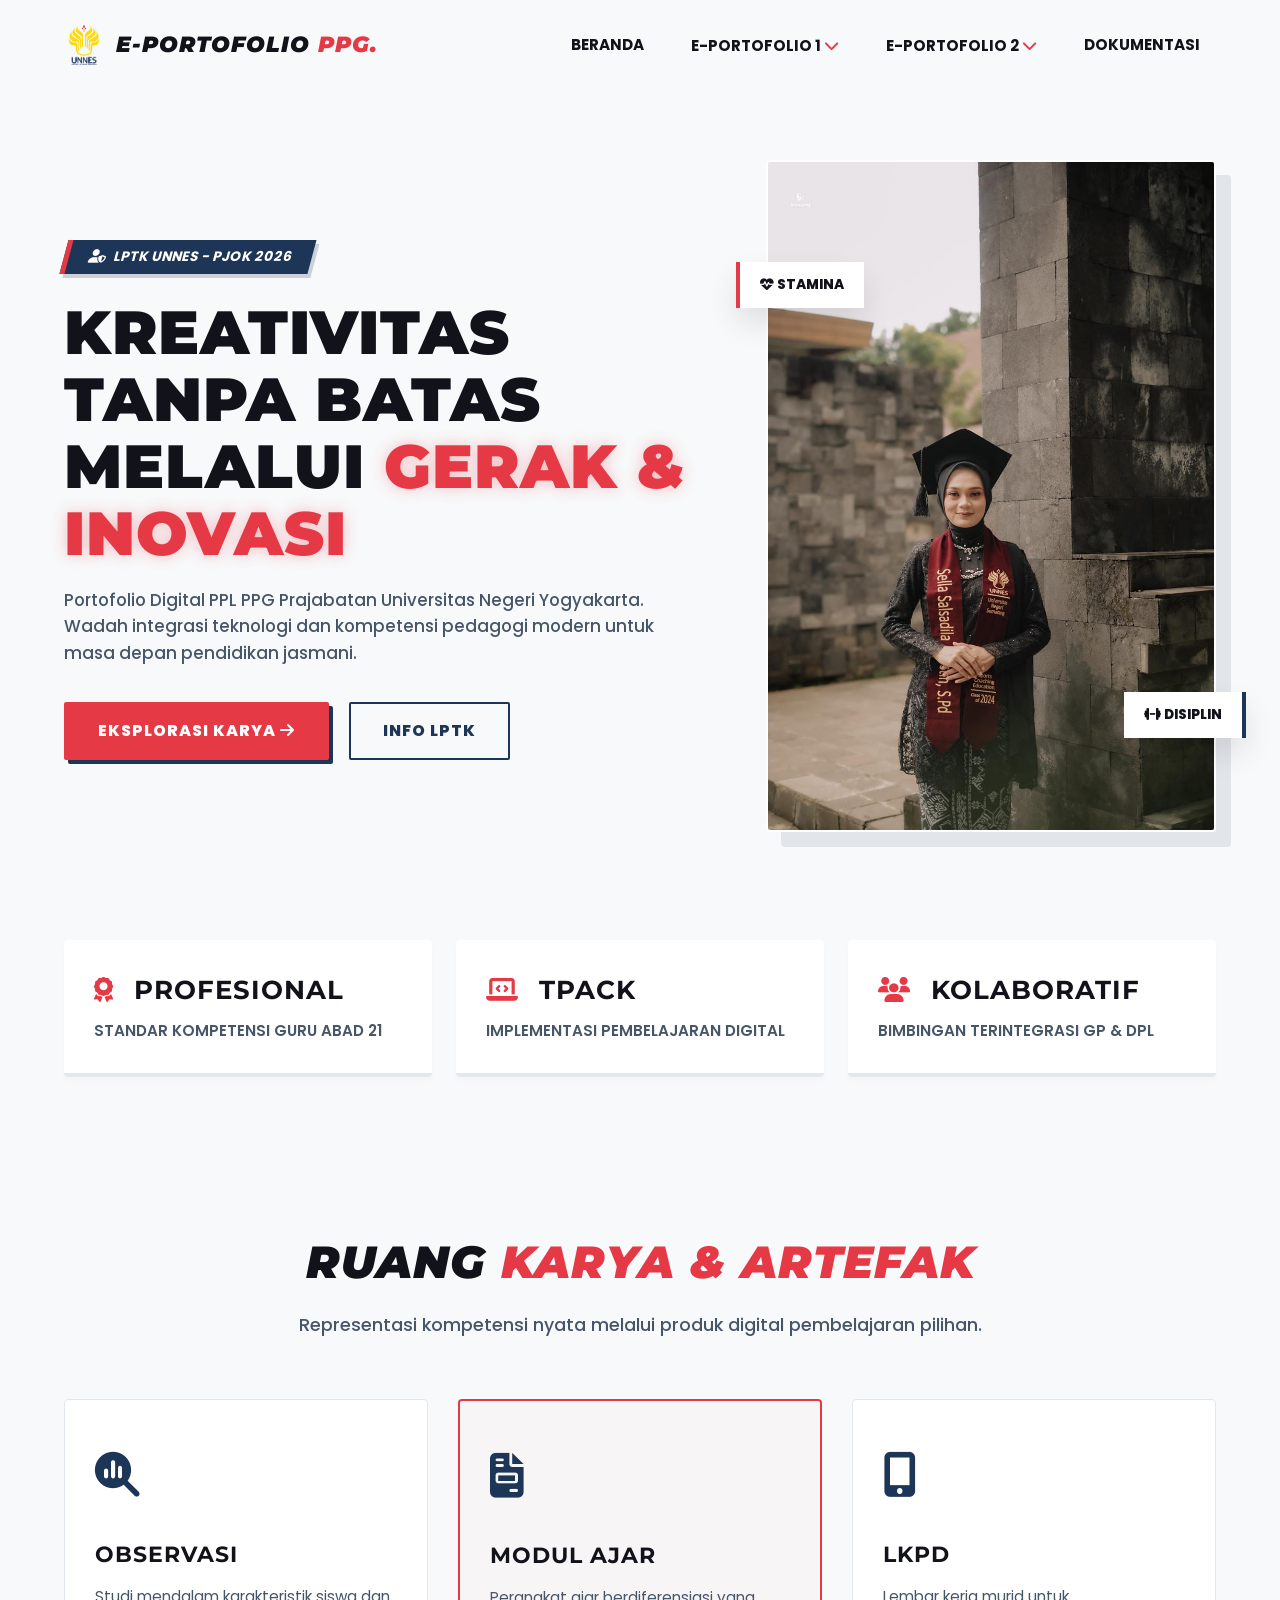
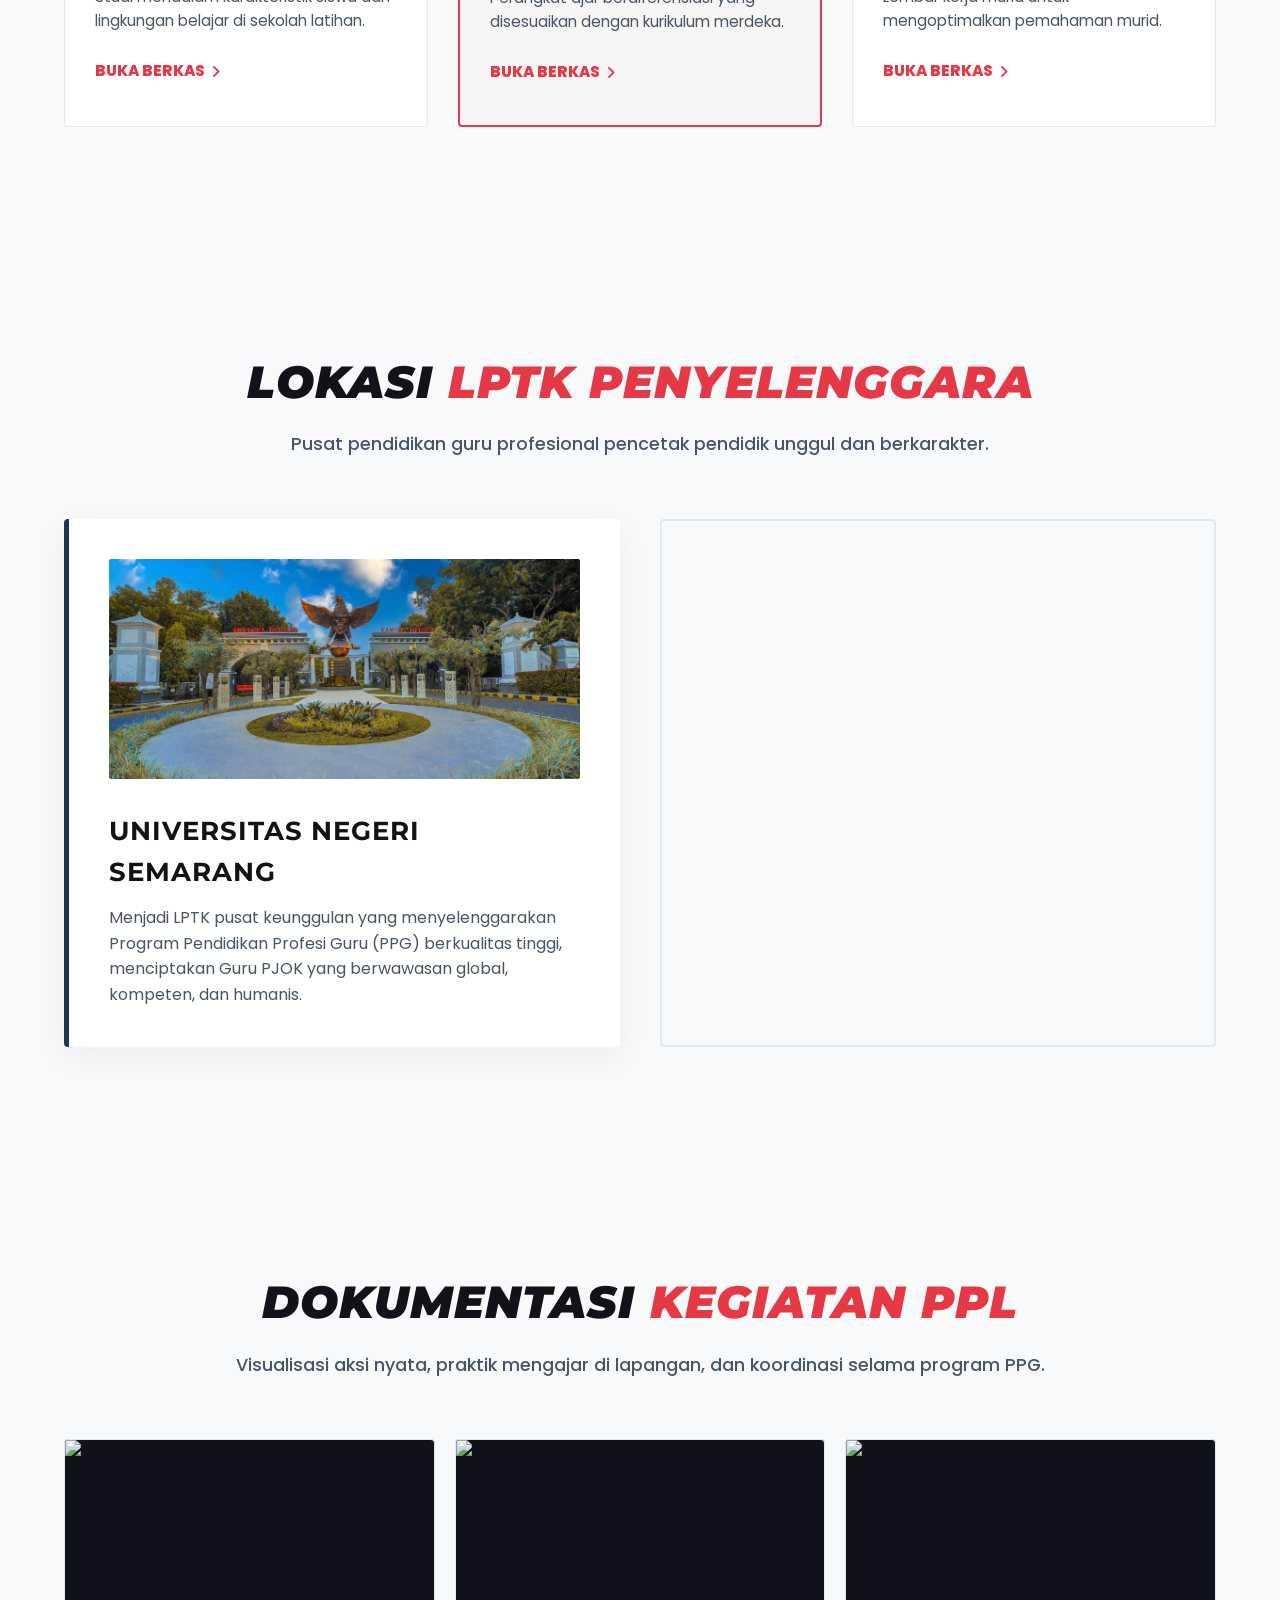
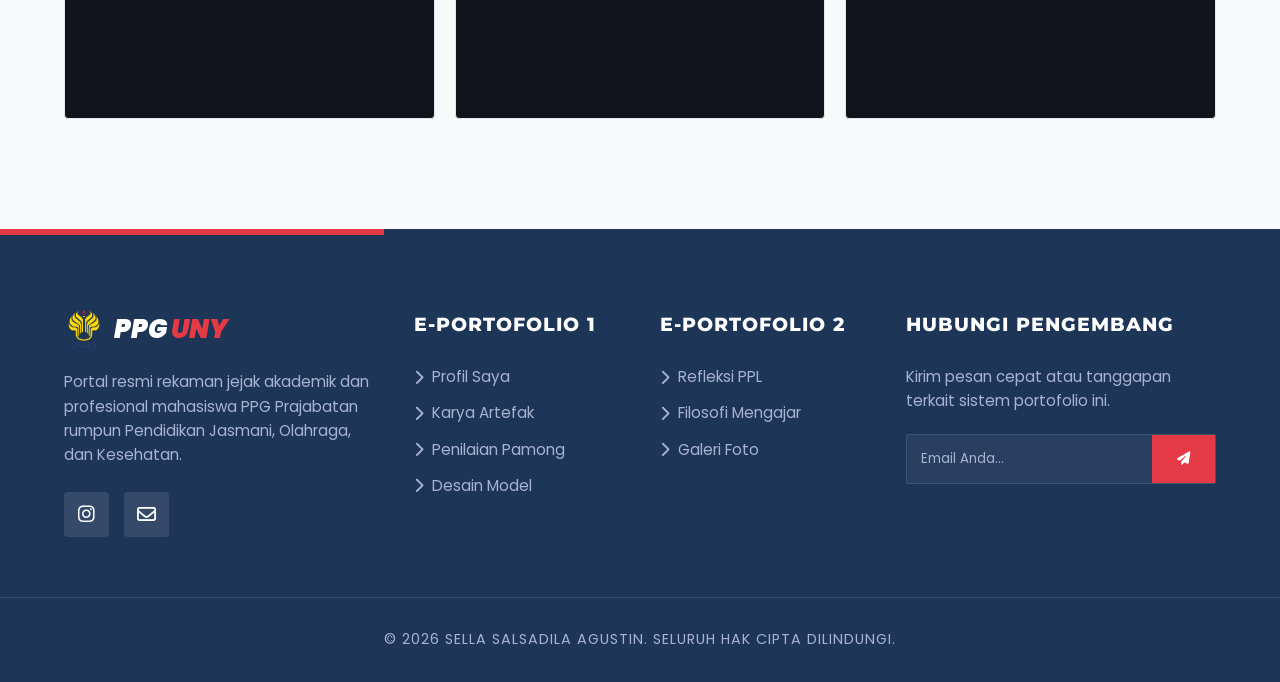
==== index.html @ 6dbbf856 "first commit" ====
<!doctype html>
<html lang="id">
  <head>
    <meta charset="UTF-8" />
    <meta name="viewport" content="width=device-width, initial-scale=1.0" />
    <title>E-Portofolio PPG UNNES | Sella Salsadila Agustin</title>
    <link href="https://fonts.googleapis.com/css2?family=Montserrat:ital,wght@0,700;0,900;1,800&family=Poppins:wght@300;400;500;600;700&display=swap" rel="stylesheet" />
    <link rel="stylesheet" href="https://cdnjs.cloudflare.com/ajax/libs/font-awesome/6.4.0/css/all.min.css" />
    <link rel="stylesheet" href="CSS/style.css" />
    <link rel="shortcut icon" href="logo.png" type="image/x-icon" />
  </head>
  <body>
    <header class="navbar" id="navbar">
      <div class="nav-container">
        <a href="index.html" class="nav-left">
          <img src="logo.png" alt="Logo Universitas" class="univ-logo-img" />
          <span class="brand-name"> E-Portofolio <span class="highlight">PPG.</span> </span>
        </a>

        <div class="hamburger" id="hamburger">
          <span class="bar"></span>
          <span class="bar"></span>
          <span class="bar"></span>
        </div>

        <nav class="nav-links" id="nav-links">
          <a href="index.html" class="nav-item active">Beranda</a>

          <div class="dropdown">
            <button class="dropbtn nav-item">
              E-Portofolio 1
              <i class="fa-solid fa-chevron-down text-accent"></i>
            </button>
            <div class="dropdown-content">
              <a href="profil.html"><i class="fa-solid fa-user-tie"></i> Profil Mahasiswa</a>
              <a href="artefak.html"><i class="fa-solid fa-cube"></i> Artefak Produk</a>
              <a href="penilaian.html"><i class="fa-solid fa-id-card-clip"></i> Penilaian GP</a>
              <a href="modelguru.html"><i class="fa-solid fa-chalkboard-user"></i> Model Guru</a>
            </div>
          </div>

          <div class="dropdown">
            <button class="dropbtn nav-item">
              E-Portofolio 2
              <i class="fa-solid fa-chevron-down text-accent"></i>
            </button>
            <div class="dropdown-content">
              <a href="refleksi.html"><i class="fa-solid fa-brain"></i> Refleksi Akhir</a>
              <a href="filosofi.html"><i class="fa-solid fa-graduation-cap"></i> Filosofi Mengajar</a>
            </div>
          </div>

          <a href="dokumentasi.html" class="nav-item">Dokumentasi</a>
        </nav>
      </div>
    </header>

    <main>
      <section class="hero" id="beranda">
        <div class="container hero-content">
          <div class="hero-text reveal">
            <div class="tagline"><i class="fa-solid fa-user-shield"></i> LPTK UNNES - PJOK 2026</div>
            <h1>
              Kreativitas Tanpa Batas <br />
              Melalui <span class="text-glow">Gerak & Inovasi</span>
            </h1>
            <p>Portofolio Digital PPL PPG Prajabatan Universitas Negeri Yogyakarta. Wadah integrasi teknologi dan kompetensi pedagogi modern untuk masa depan pendidikan jasmani.</p>
            <div class="hero-buttons">
              <a href="#artefak" class="btn-primary">Eksplorasi Karya <i class="fa-solid fa-arrow-right"></i></a>
              <a href="#lptk" class="btn-outline">Info LPTK</a>
            </div>
          </div>
          <div class="hero-image reveal">
            <div class="img-box">
              <img src="IMG/hero foto.jpeg" alt="Sella Salsadila Agustin, S.Pd." />
              <div class="badge-float bf-1"><i class="fa-solid fa-heart-pulse"></i> Stamina</div>
              <div class="badge-float bf-2"><i class="fa-solid fa-dumbbell"></i> Disiplin</div>
            </div>
          </div>
        </div>
      </section>

      <section class="stats reveal">
        <div class="container stats-grid">
          <div class="stat-card">
            <h2><i class="fa-solid fa-award"></i> Profesional</h2>
            <p>Standar Kompetensi Guru Abad 21</p>
          </div>
          <div class="stat-card">
            <h2><i class="fa-solid fa-laptop-code"></i> TPACK</h2>
            <p>Implementasi Pembelajaran Digital</p>
          </div>
          <div class="stat-card">
            <h2><i class="fa-solid fa-users"></i> Kolaboratif</h2>
            <p>Bimbingan Terintegrasi GP & DPL</p>
          </div>
        </div>
      </section>

      <section id="artefak" class="section-padding">
        <div class="container">
          <div class="section-header reveal">
            <h2>Ruang <span class="text-accent">Karya & Artefak</span></h2>
            <p>Representasi kompetensi nyata melalui produk digital pembelajaran pilihan.</p>
          </div>

          <div class="artefak-grid">
            <div class="artefak-card reveal">
              <div class="card-icon">
                <i class="fa-solid fa-magnifying-glass-chart"></i>
              </div>
              <h3>Observasi</h3>
              <p>Studi mendalam karakteristik siswa dan lingkungan belajar di sekolah latihan.</p>
              <a href="artefak.html" class="card-action-link">Buka Berkas <i class="fa-solid fa-angle-right"></i></a>
            </div>

            <div class="artefak-card highlight-card reveal">
              <div class="card-icon">
                <i class="fa-solid fa-file-invoice"></i>
              </div>
              <h3>Modul Ajar</h3>
              <p>Perangkat ajar berdiferensiasi yang disesuaikan dengan kurikulum merdeka.</p>
              <a href="artefak.html" class="card-action-link">Buka Berkas <i class="fa-solid fa-angle-right"></i></a>
            </div>

            <div class="artefak-card reveal">
              <div class="card-icon">
                <i class="fa-solid fa-mobile-screen-button"></i>
              </div>
              <h3>LKPD</h3>
              <p>Lembar kerja murid untuk mengoptimalkan pemahaman murid.</p>
              <a href="artefak.html" class="card-action-link">Buka Berkas <i class="fa-solid fa-angle-right"></i></a>
            </div>
          </div>
        </div>
      </section>

      <section id="lptk" class="section-padding">
        <div class="container">
          <div class="section-header reveal">
            <h2>Lokasi <span class="text-accent">LPTK Penyelenggara</span></h2>
            <p>Pusat pendidikan guru profesional pencetak pendidik unggul dan berkarakter.</p>
          </div>
          <div class="lptk-grid reveal">
            <div class="lptk-info">
              <img src="IMG/unnes.jpg" alt="Kampus UNNES" class="lptk-img" />
              <h3>Universitas Negeri Semarang</h3>
              <p>Menjadi LPTK pusat keunggulan yang menyelenggarakan Program Pendidikan Profesi Guru (PPG) berkualitas tinggi, menciptakan Guru PJOK yang berwawasan global, kompeten, dan humanis.</p>
            </div>
            <div class="lptk-map">
              <!-- Perbaikan: peta kini menuju Universitas Negeri Semarang -->
              <iframe
                src="https://www.google.com/maps/embed?pb=!1m18!1m12!1m3!1d3959.622608719336!2d110.3842973147743!3d-7.050867994865!2m3!1f0!2f0!3f0!3m2!1i1024!2i768!4f13.1!3m3!1m2!1s0x2e708eb7d3c1e6f5%3A0x9c6e1b1a3e8c7c1a!2sUniversitas%20Negeri%20Semarang!5e0!3m2!1sid!2sid!4v1716631234567"
                width="100%"
                height="100%"
                style="border: 0"
                allowfullscreen=""
                loading="lazy"
                referrerpolicy="no-referrer-when-downgrade"
              >
              </iframe>
            </div>
          </div>
        </div>
      </section>

      <section id="dokumentasi" class="section-padding">
        <div class="container">
          <div class="section-header reveal">
            <h2>Dokumentasi <span class="text-accent">Kegiatan PPL</span></h2>
            <p>Visualisasi aksi nyata, praktik mengajar di lapangan, dan koordinasi selama program PPG.</p>
          </div>
          <div class="bento-gallery">
            <div class="bento-item reveal">
              <img src="https://images.unsplash.com/photo-1516321497487-e288fb19713f?auto=format&fit=crop&w=600&q=80" alt="Asesmen Digital" />
              <div class="bento-overlay">
                <h4>Evaluasi Interaktif</h4>
                <p>Pengisian E-LKPD pasca olahraga selesai.</p>
              </div>
            </div>
            <div class="bento-item reveal">
              <img src="https://images.unsplash.com/photo-1516321497487-e288fb19713f?auto=format&fit=crop&w=600&q=80" alt="Asesmen Digital" />
              <div class="bento-overlay">
                <h4>Evaluasi Interaktif</h4>
                <p>Pengisian E-LKPD pasca olahraga selesai.</p>
              </div>
            </div>
            <div class="bento-item reveal">
              <img src="https://images.unsplash.com/photo-1516321497487-e288fb19713f?auto=format&fit=crop&w=600&q=80" alt="Asesmen Digital" />
              <div class="bento-overlay">
                <h4>Evaluasi Interaktif</h4>
                <p>Pengisian E-LKPD pasca olahraga selesai.</p>
              </div>
            </div>
          </div>
        </div>
      </section>
    </main>

    <footer class="footer">
      <div class="container footer-grid">
        <div class="footer-brand">
          <div class="logo">
            <img src="logo.png" alt="UNY" class="univ-logo-img" />
            <span>PPG <span class="text-accent">UNY</span></span>
          </div>
          <p class="brand-desc">Portal resmi rekaman jejak akademik dan profesional mahasiswa PPG Prajabatan rumpun Pendidikan Jasmani, Olahraga, dan Kesehatan.</p>
          <div class="social-box">
            <a href="https://www.instagram.com/sellasalsadilaa/" class="social-link"><i class="fa-brands fa-instagram"></i></a>
            <a href="mailto:sellagus8807@gmail.com" class="social-link"><i class="fa-regular fa-envelope"></i></a>
          </div>
        </div>

        <div class="footer-links-group">
          <h3>E-Portofolio 1</h3>
          <ul>
            <li>
              <a href="profil.html"><i class="fa-solid fa-chevron-right"></i> Profil Saya</a>
            </li>
            <li>
              <a href="artefak.html"><i class="fa-solid fa-chevron-right"></i> Karya Artefak</a>
            </li>
            <li>
              <a href="penilaian.html"><i class="fa-solid fa-chevron-right"></i> Penilaian Pamong</a>
            </li>
            <li>
              <a href="model.html"><i class="fa-solid fa-chevron-right"></i> Desain Model</a>
            </li>
          </ul>
        </div>

        <div class="footer-links-group">
          <h3>E-Portofolio 2</h3>
          <ul>
            <li>
              <a href="refleksi.html"><i class="fa-solid fa-chevron-right"></i> Refleksi PPL</a>
            </li>
            <li>
              <a href="filosofi.html"><i class="fa-solid fa-chevron-right"></i> Filosofi Mengajar</a>
            </li>
            <li>
              <a href="dokumentasi.html"><i class="fa-solid fa-chevron-right"></i> Galeri Foto</a>
            </li>
          </ul>
        </div>

        <div class="footer-newsletter">
          <h3>Hubungi Pengembang</h3>
          <p>Kirim pesan cepat atau tanggapan terkait sistem portofolio ini.</p>
          <div class="input-group">
            <input type="email" placeholder="Email Anda..." />
            <button type="button">
              <i class="fa-solid fa-paper-plane"></i>
            </button>
          </div>
        </div>
      </div>
      <div class="footer-bottom">
        <p>© 2026 SELLA SALSADILA AGUSTIN. Seluruh Hak Cipta Dilindungi.</p>
      </div>
    </footer>

    <script>
      // 1. Scroll Effect untuk Navbar Changer
      window.addEventListener("scroll", function () {
        const navbar = document.getElementById("navbar");
        if (window.scrollY > 40) {
          navbar.classList.add("navbar-scrolled");
        } else {
          navbar.classList.remove("navbar-scrolled");
        }
      });

      // 2. Deteksi Auto Active Menu Navigasi Berdasarkan Scroll Posisi
      const sections = document.querySelectorAll("section");
      const navItems = document.querySelectorAll(".nav-links .nav-item");

      window.addEventListener("scroll", () => {
        let current = "";
        sections.forEach((section) => {
          const sectionTop = section.offsetTop;
          if (pageYOffset >= sectionTop - 160) {
            current = section.getAttribute("id");
          }
        });

        navItems.forEach((item) => {
          item.classList.remove("active");
          if (item.getAttribute("href") === `#${current}`) {
            item.classList.add("active");
          }
        });
      });

      // 3. Hamburger Menu Responsif Mobile
      const hamburger = document.getElementById("hamburger");
      const navLinks = document.getElementById("nav-links");

      hamburger.addEventListener("click", () => {
        hamburger.classList.toggle("active");
        navLinks.classList.toggle("active");
      });

      // 4. Smooth Entrance Scroll Reveal Logic
      function scrollReveal() {
        const reveals = document.querySelectorAll(".reveal");
        reveals.forEach((element) => {
          const windowHeight = window.innerHeight;
          const elementTop = element.getBoundingClientRect().top;
          const elementVisible = 100;
          if (elementTop < windowHeight - elementVisible) {
            element.classList.add("active");
          }
        });
      }
      window.addEventListener("scroll", scrollReveal);
      scrollReveal();
    </script>
  </body>
</html>
---- CSS/style.css ----
/* KONFIGURASI WARNA VARIABEL - DYNAMIC ATHLETICS (TERANG & BERANI) */
:root {
  --bg-deep: #f8f9fa; /* Latar utama Abu-abu sangat terang */
  --bg-dark-blue: #ffffff; /* Latar Cards Putih Bersih */
  --bg-card: #e2e8f0; /* Garis pemisah / border abu kalem */
  --accent: #e63946; /* Merah Balap (Sporty & Berani) */
  --accent-cyan: #1d3557; /* Biru Kobalt (Tegas & Profesional) */
  --text-primary: #11121a; /* Teks utama gelap/hitam arang */
  --text-muted: #475569; /* Teks sekunder abu-abu */
  --white: #ffffff;
  --dark-text: #ffffff; /* Teks putih khusus di atas elemen warna solid */
}

/* RESET STYLING DEFAULT */
* {
  margin: 0;
  padding: 0;
  box-sizing: border-box;
}

html {
  scroll-behavior: smooth;
}

body {
  font-family: "Poppins", sans-serif;
  background-color: var(--bg-deep);
  color: var(--text-primary);
  overflow-x: hidden;
  line-height: 1.6;
}

/* Tipografi yang lebih tegas dan berani */
h1,
h2,
h3,
h4,
.brand-name {
  font-family: "Montserrat", sans-serif;
  text-transform: uppercase;
  letter-spacing: 1px;
}

a {
  text-decoration: none;
  color: inherit;
}

/* LAYOUT CONTAINER UTAMA */
.container {
  width: 90%;
  max-width: 1200px;
  margin: 0 auto;
}

/* TECH GRID - Garis abu-abu tipis untuk latar terang */
.tech-grid-bg {
  position: fixed;
  top: 0;
  left: 0;
  width: 100%;
  height: 100%;
  background-image: linear-gradient(rgba(29, 53, 87, 0.04) 1px, transparent 1px), linear-gradient(90deg, rgba(29, 53, 87, 0.04) 1px, transparent 1px);
  background-size: 50px 50px;
  z-index: -3;
  pointer-events: none;
}

.text-accent {
  color: var(--accent);
}

/* Glow Effect disesuaikan untuk latar terang */
.text-glow {
  color: var(--accent);
  text-shadow: 0 0 15px rgba(230, 57, 70, 0.3);
}

/* AMBIENT GLOW EFFECTS BACKGROUND */
.digital-glow {
  position: absolute;
  border-radius: 50%;
  filter: blur(140px);
  z-index: -2;
  opacity: 0.15; /* Opacity dikurangi agar tidak kotor di latar putih */
  pointer-events: none;
}
.glow-1 {
  width: 500px;
  height: 500px;
  background: var(--accent);
  top: -100px;
  left: -100px;
}
.glow-2 {
  width: 600px;
  height: 600px;
  background: var(--accent-cyan);
  top: 50%;
  right: -200px;
}

/* NAVBAR */
.navbar {
  position: fixed;
  top: 0;
  left: 0;
  width: 100%;
  z-index: 1000;
  padding: 25px 0;
  background: transparent;
  border-bottom: 1px solid transparent;
  transition: all 0.5s cubic-bezier(0.4, 0, 0.2, 1);
}

.navbar-scrolled {
  padding: 12px 0;
  background: rgba(255, 255, 255, 0.95);
  backdrop-filter: blur(20px);
  border-bottom: 3px solid var(--accent); /* Garis bawah tajam merah */
  box-shadow: 0 10px 30px rgba(0, 0, 0, 0.08);
}

.nav-container {
  width: 90%;
  max-width: 1200px;
  margin: 0 auto;
  display: flex;
  justify-content: space-between;
  align-items: center;
}

/* BRANDING LOGO */
.nav-left {
  display: flex;
  align-items: center;
  gap: 12px;
}
.univ-logo-img {
  height: 40px;
  object-fit: contain;
}
.brand-name {
  font-size: 1.4rem;
  font-weight: 900;
  font-style: italic;
  color: var(--text-primary);
}
.brand-name .highlight {
  color: var(--accent);
}

/* LINK MENU NAVIGASI */
.nav-links {
  display: flex;
  align-items: center;
  gap: 15px;
}
.nav-item {
  font-size: 0.95rem;
  font-weight: 700;
  color: var(--text-primary);
  padding: 8px 16px;
  border-radius: 4px;
  background: none;
  border: none;
  cursor: pointer;
  font-family: "Poppins", sans-serif;
  text-transform: uppercase;
  transition: all 0.3s ease;
  position: relative;
}

/* Efek coretan bawah interaktif pada menu */
.nav-item::after {
  content: "";
  position: absolute;
  width: 0;
  height: 3px;
  bottom: 0;
  left: 0;
  background-color: var(--accent);
  transition: width 0.3s ease;
}
.nav-item:hover::after,
.nav-item.active::after {
  width: 100%;
}
.nav-links a:hover,
.dropbtn:hover {
  color: var(--accent);
}

/* Style Halaman Aktif */
.nav-item.active {
  color: var(--accent) !important;
  background-color: rgba(230, 57, 70, 0.08);
}

/* DROPDOWN INTERAKTIF */
.dropdown {
  position: relative;
}
.dropdown-content {
  visibility: hidden;
  opacity: 0;
  position: absolute;
  top: 140%;
  left: 0;
  background-color: var(--white);
  min-width: 240px;
  border-radius: 4px;
  border-left: 4px solid var(--accent);
  padding: 8px 0;
  box-shadow: 0 20px 40px rgba(0, 0, 0, 0.1);
  transform: translateY(15px);
  transition: all 0.3s cubic-bezier(0.4, 0, 0.2, 1);
}
.dropdown:hover .dropdown-content {
  visibility: visible;
  opacity: 1;
  transform: translateY(0);
}
.dropdown-content a {
  color: var(--text-primary);
  padding: 12px 20px;
  display: block;
  font-size: 0.9rem;
  font-weight: 600;
  transition: 0.3s;
}
.dropdown-content a i {
  margin-right: 10px;
  color: var(--accent-cyan);
  width: 16px;
}
.dropdown-content a:hover {
  background-color: var(--bg-deep);
  padding-left: 26px;
  color: var(--accent);
}

/* MAIN CONTENT SECTIONS */
.hero {
  min-height: 100vh;
  display: flex;
  align-items: center;
  padding-top: 100px;
  background-color: var(--bg-deep);
}
.section-padding {
  padding: 110px 0;
  background-color: var(--bg-deep);
}

/* HERO ELEMENTS */
.hero-content {
  display: grid;
  grid-template-columns: 1.2fr 0.8fr;
  gap: 60px;
  align-items: center;
}

/* Tagline ala Racing */
.tagline {
  display: inline-flex;
  align-items: center;
  gap: 8px;
  padding: 6px 20px;
  background: var(--accent-cyan);
  border-left: 5px solid var(--accent);
  color: var(--dark-text);
  font-weight: 700;
  font-size: 0.85rem;
  text-transform: uppercase;
  margin-bottom: 25px;
  transform: skewX(-15deg);
  box-shadow: 4px 4px 0px rgba(29, 53, 87, 0.2);
}
.tagline span {
  transform: skewX(15deg);
  display: inline-block;
}

.hero-text h1 {
  font-size: 3.8rem;
  line-height: 1.1;
  font-weight: 900;
  margin-bottom: 20px;
  color: var(--text-primary);
}
.hero-text p {
  font-size: 1.05rem;
  color: var(--text-muted);
  margin-bottom: 35px;
  font-weight: 500;
}
.hero-buttons {
  display: flex;
  gap: 20px;
}

/* COMPONENT BUTTONS */
.btn-primary {
  background: var(--accent);
  color: var(--dark-text);
  padding: 14px 32px;
  border-radius: 2px;
  font-weight: 800;
  text-transform: uppercase;
  letter-spacing: 1px;
  transition: all 0.4s cubic-bezier(0.25, 1, 0.5, 1);
  box-shadow: 4px 4px 0px var(--accent-cyan);
  border: 2px solid var(--accent);
}
.btn-primary:hover {
  transform: translate(4px, 4px);
  box-shadow:
    0px 0px 0px var(--accent-cyan),
    0 10px 20px rgba(230, 57, 70, 0.4);
  background: transparent;
  color: var(--accent);
}

.btn-outline {
  border: 2px solid var(--accent-cyan);
  color: var(--accent-cyan);
  background: transparent;
  padding: 14px 32px;
  border-radius: 2px;
  font-weight: 800;
  text-transform: uppercase;
  letter-spacing: 1px;
  transition: all 0.4s cubic-bezier(0.25, 1, 0.5, 1);
}
.btn-outline:hover {
  background-color: var(--accent-cyan);
  color: var(--dark-text);
  box-shadow: 0 10px 20px rgba(29, 53, 87, 0.3);
}

/* FLOATING HERO IMAGES */
.img-box {
  position: relative;
}
.img-box img {
  width: 450px;
  border-radius: 4px;
  border: 2px solid var(--bg-dark-blue);
  box-shadow: 15px 15px 0px rgba(29, 53, 87, 0.1);
  animation: hoverFloat 4s ease-in-out infinite;
}
.badge-float {
  position: absolute;
  background: var(--white);
  padding: 12px 20px;
  border-left: 4px solid var(--accent);
  color: var(--text-primary);
  font-weight: 800;
  font-size: 0.85rem;
  text-transform: uppercase;
  box-shadow: 0 15px 30px rgba(0, 0, 0, 0.1);
}
.bf-1 {
  top: 15%;
  left: -30px;
}
.bf-2 {
  bottom: 15%;
  right: -30px;
  border-left: none;
  border-right: 4px solid var(--accent-cyan);
}

@keyframes hoverFloat {
  0%,
  100% {
    transform: translateY(0) rotate(0deg);
  }
  50% {
    transform: translateY(-15px) rotate(1deg);
  }
}

/* SECTION HEADER TEXTS */
.section-header {
  text-align: center;
  margin-bottom: 60px;
}
.section-header h2 {
  font-size: 2.8rem;
  color: var(--text-primary);
  font-weight: 900;
  font-style: italic;
}
.section-header p {
  color: var(--text-muted);
  margin-top: 12px;
  font-size: 1.1rem;
  font-weight: 500;
}

/* STATISTICS GRID */
.stats {
  padding: 40px 0;
  background-color: var(--bg-deep);
  position: relative;
  z-index: 10;
}
.stats-grid {
  display: grid;
  grid-template-columns: repeat(3, 1fr);
  gap: 24px;
}
.stat-card {
  background: var(--bg-dark-blue);
  padding: 30px;
  border-radius: 4px;
  border-bottom: 4px solid var(--bg-card);
  transition: 0.4s ease;
  position: relative;
  overflow: hidden;
  box-shadow: 0 4px 6px rgba(0, 0, 0, 0.02);
}
.stat-card::before {
  content: "";
  position: absolute;
  top: 0;
  left: -100%;
  width: 100%;
  height: 100%;
  background: linear-gradient(90deg, transparent, rgba(230, 57, 70, 0.05), transparent);
  transition: 0.5s;
}
.stat-card:hover::before {
  left: 100%;
}
.stat-card:hover {
  transform: translateY(-8px);
  border-bottom-color: var(--accent);
  box-shadow: 0 15px 30px rgba(0, 0, 0, 0.08);
}
.stat-card h2 {
  font-size: 1.6rem;
  color: var(--text-primary);
  margin-bottom: 8px;
}
.stat-card h2 i {
  color: var(--accent);
  margin-right: 12px;
}
.stat-card p {
  font-size: 0.95rem;
  color: var(--text-muted);
  font-weight: 600;
  text-transform: uppercase;
}

/* ARTEFAK GRID SYSTEM - MIND-BLOWING HOVER */
.artefak-grid {
  display: grid;
  grid-template-columns: repeat(3, 1fr);
  gap: 30px;
}
.artefak-card {
  background: var(--bg-dark-blue);
  padding: 40px 30px;
  border-radius: 4px;
  border: 1px solid var(--bg-card);
  transition: all 0.5s cubic-bezier(0.25, 1, 0.5, 1);
  position: relative;
  z-index: 1;
}
/* Efek Dual-Shadow Latar Terang */
.artefak-card:hover {
  transform: scale(1.03) translateY(-10px);
  border-color: transparent;
  background: var(--white);
  box-shadow:
    -8px 8px 0px rgba(29, 53, 87, 0.1),
    8px -8px 0px rgba(230, 57, 70, 0.1),
    0 20px 40px rgba(0, 0, 0, 0.08);
}
.card-icon {
  font-size: 2.8rem;
  color: var(--accent-cyan);
  margin-bottom: 25px;
  transition: 0.4s;
}
.artefak-card:hover .card-icon {
  color: var(--accent);
  transform: scale(1.1) rotate(-5deg);
}
.artefak-card h3 {
  font-size: 1.4rem;
  color: var(--text-primary);
  margin-bottom: 12px;
}
.artefak-card p {
  font-size: 0.95rem;
  color: var(--text-muted);
  margin-bottom: 25px;
}
.card-action-link {
  color: var(--accent);
  font-weight: 800;
  font-size: 0.95rem;
  display: inline-flex;
  align-items: center;
  gap: 6px;
  text-transform: uppercase;
  transition: 0.3s;
}
.card-action-link:hover {
  color: var(--accent-cyan);
  gap: 15px;
}
.highlight-card {
  border: 2px solid var(--accent);
  background: rgba(230, 57, 70, 0.02);
}

/* LPTK LAYOUT */
.lptk-grid {
  display: grid;
  grid-template-columns: 1fr 1fr;
  gap: 40px;
}
.lptk-info {
  background-color: var(--bg-dark-blue);
  padding: 40px;
  border-radius: 4px;
  border-left: 5px solid var(--accent-cyan);
  box-shadow: 0 10px 30px rgba(0, 0, 0, 0.05);
}
.lptk-img {
  width: 100%;
  height: 220px;
  object-fit: cover;
  border-radius: 2px;
  margin-bottom: 25px;
}
.lptk-info h3 {
  font-size: 1.6rem;
  color: var(--text-primary);
  margin-bottom: 12px;
}
.lptk-info p {
  color: var(--text-muted);
  font-size: 1rem;
}
.lptk-map {
  border-radius: 4px;
  overflow: hidden;
  border: 2px solid var(--bg-card);
  min-height: 380px;
}
/* Hapus efek invert agar peta terlihat natural di latar terang */
.lptk-map iframe {
  filter: contrast(110%);
}

/* BENTO GALLERY */
.bento-gallery {
  display: grid;
  grid-template-columns: repeat(3, 1fr);
  gap: 20px;
}
.bento-item {
  position: relative;
  border-radius: 4px;
  overflow: hidden;
  height: 280px;
  border: 1px solid var(--bg-card);
  background: var(--text-primary);
}
.item-large {
  grid-column: span 2;
}
.bento-item img {
  width: 100%;
  height: 100%;
  object-fit: cover;
  filter: grayscale(20%);
  transition: all 0.8s cubic-bezier(0.25, 1, 0.5, 1);
}
.bento-overlay {
  position: absolute;
  bottom: 0;
  left: 0;
  width: 100%;
  padding: 30px 25px;
  /* Gradien gelap agar teks putih tetap terbaca */
  background: linear-gradient(to top, rgba(17, 18, 26, 0.9), transparent);
  transform: translateY(20px);
  opacity: 0;
  transition: all 0.4s ease;
}
.bento-item:hover img {
  transform: scale(1.15) rotate(2deg);
  filter: grayscale(0%);
}
.bento-item:hover .bento-overlay {
  transform: translateY(0);
  opacity: 1;
}
.bento-overlay h4 {
  color: var(--white);
  font-size: 1.2rem;
  margin-bottom: 5px;
  text-transform: uppercase;
  font-weight: 800;
}
.bento-overlay p {
  color: rgba(255, 255, 255, 0.8);
  font-size: 0.9rem;
}

/* FOOTER STYLING - Tetap gelap (Kobalt) agar membumi/fokus di akhir */
.footer {
  background-color: var(--accent-cyan);
  padding: 80px 0 30px;
  border-top: none;
  position: relative;
  color: var(--dark-text);
}
.footer::before {
  content: "";
  position: absolute;
  top: 0;
  left: 0;
  width: 30%;
  height: 6px;
  background: var(--accent);
}
.footer-grid {
  display: grid;
  grid-template-columns: 1.5fr 1fr 1fr 1.5fr;
  gap: 40px;
  margin-bottom: 60px;
}
.footer-brand .logo {
  font-size: 1.6rem;
  font-weight: 900;
  font-style: italic;
  color: var(--dark-text);
  display: flex;
  align-items: center;
  gap: 10px;
  margin-bottom: 20px;
}
.brand-desc {
  color: #a8b2d1;
  font-size: 0.95rem;
  margin-bottom: 25px;
}
.social-box {
  display: flex;
  gap: 15px;
}
.social-link {
  width: 45px;
  height: 45px;
  background-color: rgba(255, 255, 255, 0.1);
  border-radius: 4px;
  display: flex;
  align-items: center;
  justify-content: center;
  color: var(--dark-text);
  font-size: 1.2rem;
  transition: 0.4s;
}
.social-link:hover {
  background-color: var(--accent);
  color: var(--dark-text);
  transform: translateY(-5px) rotate(10deg);
  box-shadow: 0 10px 20px rgba(230, 57, 70, 0.4);
}

.footer-links-group h3,
.footer-newsletter h3 {
  font-size: 1.2rem;
  color: var(--dark-text);
  margin-bottom: 25px;
  font-weight: 800;
  text-transform: uppercase;
}
.footer-links-group ul {
  list-style: none;
}
.footer-links-group ul li {
  margin-bottom: 12px;
}
.footer-links-group ul li a {
  color: #a8b2d1;
  font-size: 0.95rem;
  display: flex;
  align-items: center;
  gap: 8px;
  transition: 0.3s;
}
.footer-links-group ul li a:hover {
  color: var(--accent);
  padding-left: 8px;
}

.footer-newsletter p {
  color: #a8b2d1;
  font-size: 0.95rem;
  margin-bottom: 20px;
}
.input-group {
  display: flex;
  background: rgba(255, 255, 255, 0.05);
  border: 1px solid rgba(255, 255, 255, 0.1);
  border-radius: 2px;
  overflow: hidden;
}
.input-group input {
  background: none;
  border: none;
  padding: 14px;
  color: var(--dark-text);
  font-family: inherit;
  width: 100%;
  outline: none;
}
.input-group input::placeholder {
  color: #a8b2d1;
}
.input-group input:focus {
  background: rgba(255, 255, 255, 0.1);
}
.input-group button {
  background: var(--accent);
  border: none;
  color: var(--dark-text);
  padding: 0 25px;
  font-weight: 800;
  text-transform: uppercase;
  cursor: pointer;
  transition: 0.3s;
}
.input-group button:hover {
  background: #c1121f; /* Merah lebih gelap */
}
.footer-bottom {
  text-align: center;
  padding-top: 30px;
  border-top: 1px solid rgba(255, 255, 255, 0.1);
  color: #a8b2d1;
  font-size: 0.9rem;
  text-transform: uppercase;
  letter-spacing: 1px;
}

/* RESPONSIVE DESIGN & MOBILE HAMBURGER */
.hamburger {
  display: none;
}
@media (max-width: 992px) {
  .footer-grid {
    grid-template-columns: 1fr 1fr;
  }
  .hero-content,
  .lptk-grid,
  .artefak-grid,
  .bento-gallery,
  .stats-grid {
    grid-template-columns: 1fr;
  }
  .item-large {
    grid-column: auto;
  }
  .hamburger {
    display: block;
    cursor: pointer;
    z-index: 1001;
  }
  .hamburger.active .bar:nth-child(2) {
    opacity: 0;
  }
  .hamburger.active .bar:nth-child(1) {
    transform: translateY(8px) rotate(45deg);
    background-color: var(--accent);
  }
  .hamburger.active .bar:nth-child(3) {
    transform: translateY(-8px) rotate(-45deg);
    background-color: var(--accent);
  }
  .bar {
    display: block;
    width: 25px;
    height: 3px;
    margin: 5px auto;
    background-color: var(--text-primary);
    transition: 0.3s;
  }
  .nav-links {
    position: fixed;
    top: 0;
    right: -100%;
    width: 75%;
    height: 100vh;
    background: rgba(255, 255, 255, 0.98);
    backdrop-filter: blur(15px);
    flex-direction: column;
    justify-content: center;
    gap: 20px;
    padding: 50px;
    border-left: 4px solid var(--accent);
    transition: 0.4s cubic-bezier(0.25, 1, 0.5, 1);
    box-shadow: -10px 0 30px rgba(0, 0, 0, 0.1);
  }
  .nav-links.active {
    right: 0;
  }
  .dropdown-content {
    position: relative;
    top: 0;
    visibility: visible;
    opacity: 1;
    display: none;
    background: transparent;
    border: none;
    transform: none;
    box-shadow: none;
    padding-left: 15px;
    border-left: 2px solid var(--accent-cyan);
  }
  .dropdown:hover .dropdown-content {
    display: block;
  }
}

/* INTERACTIVE SCROLL REVEAL ANIMATION EFFECT */
.reveal {
  opacity: 0;
  transform: translateY(50px) scale(0.95);
  transition: all 0.9s cubic-bezier(0.25, 1, 0.5, 1);
}
.reveal.active {
  opacity: 1;
  transform: translateY(0) scale(1);
}
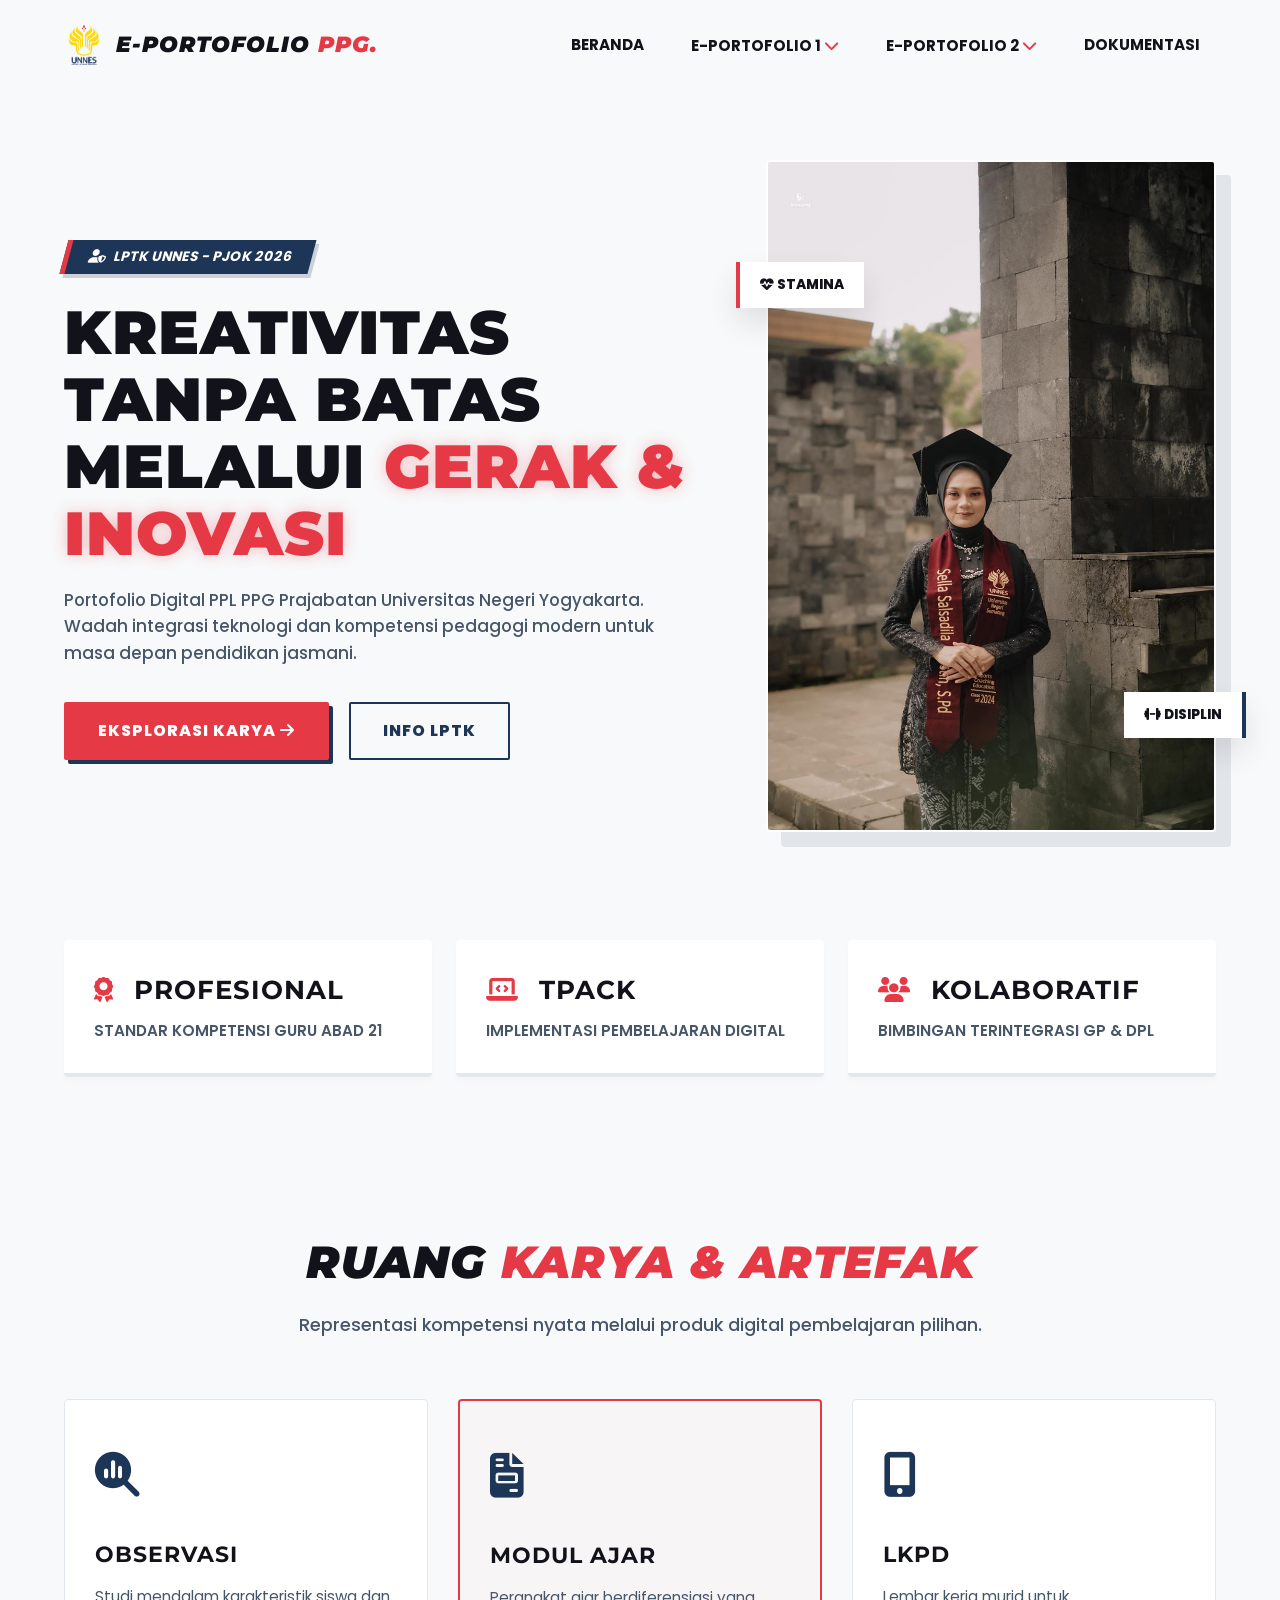
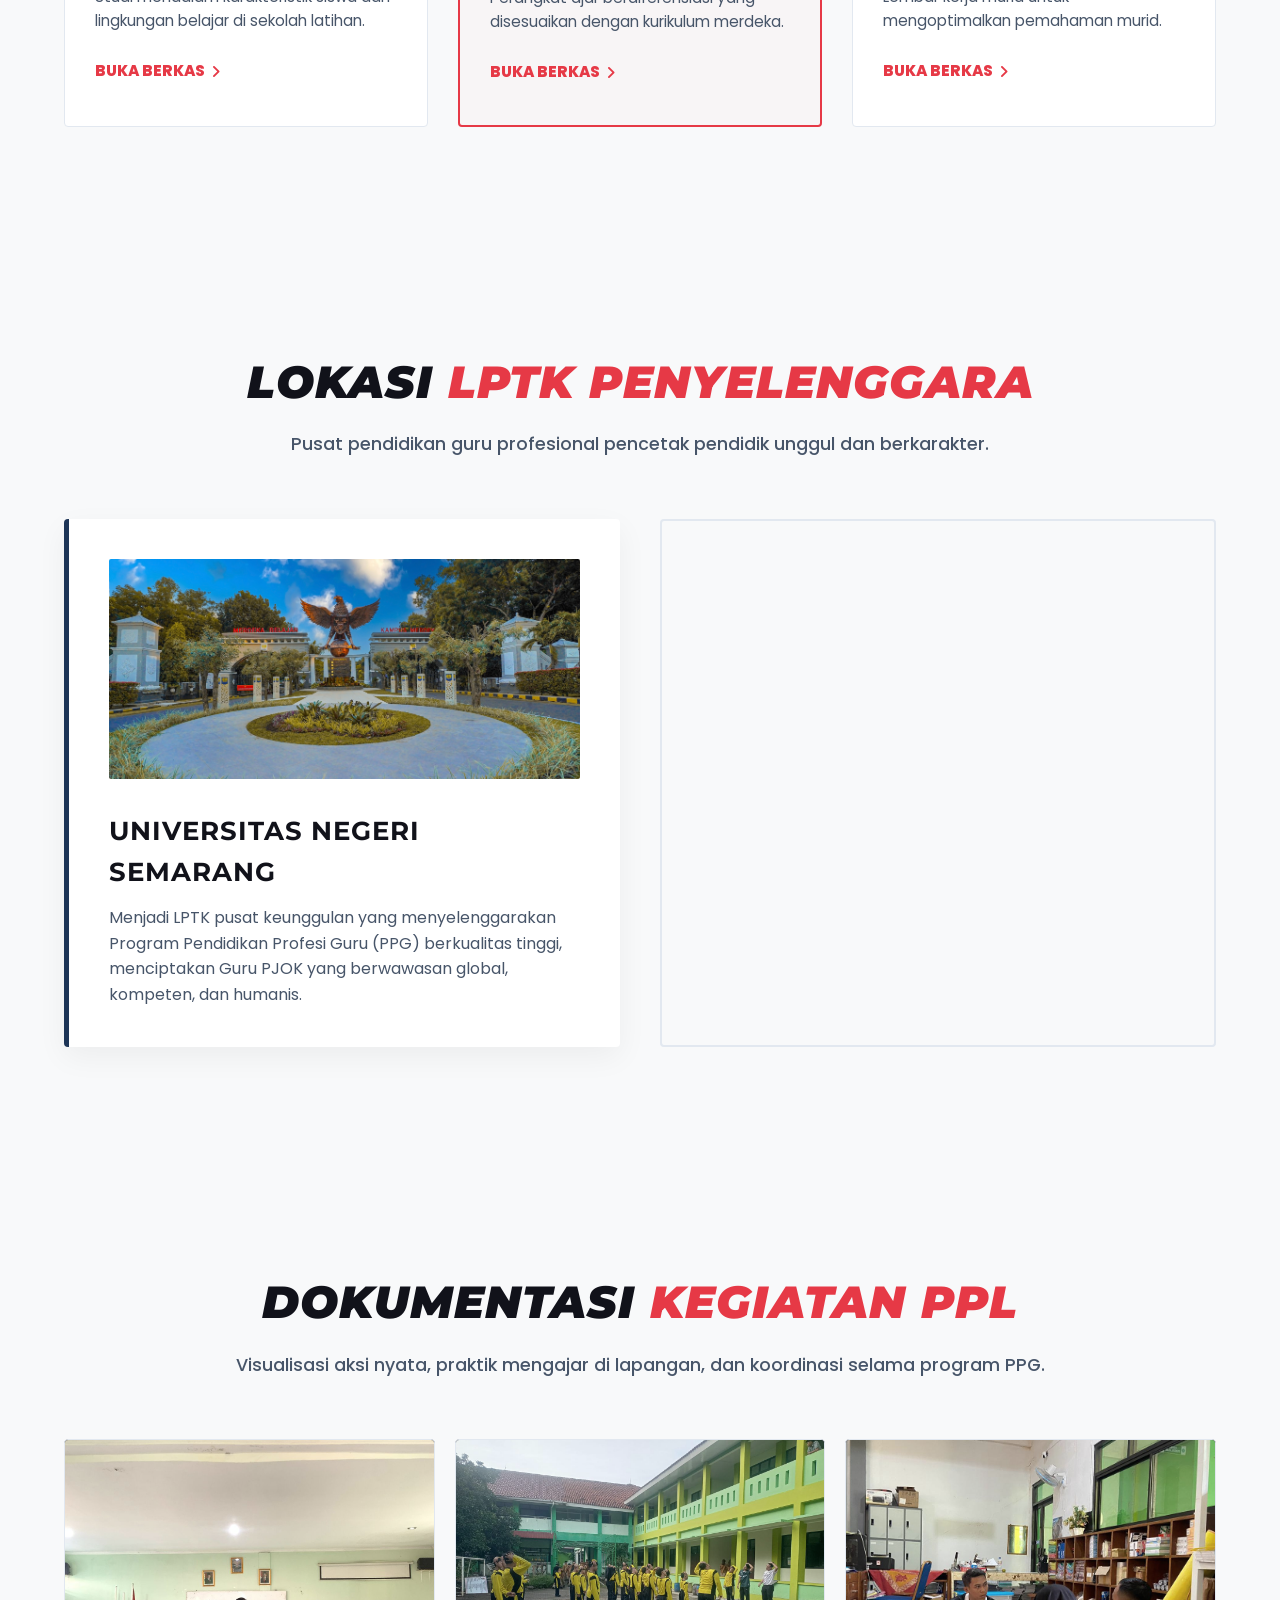
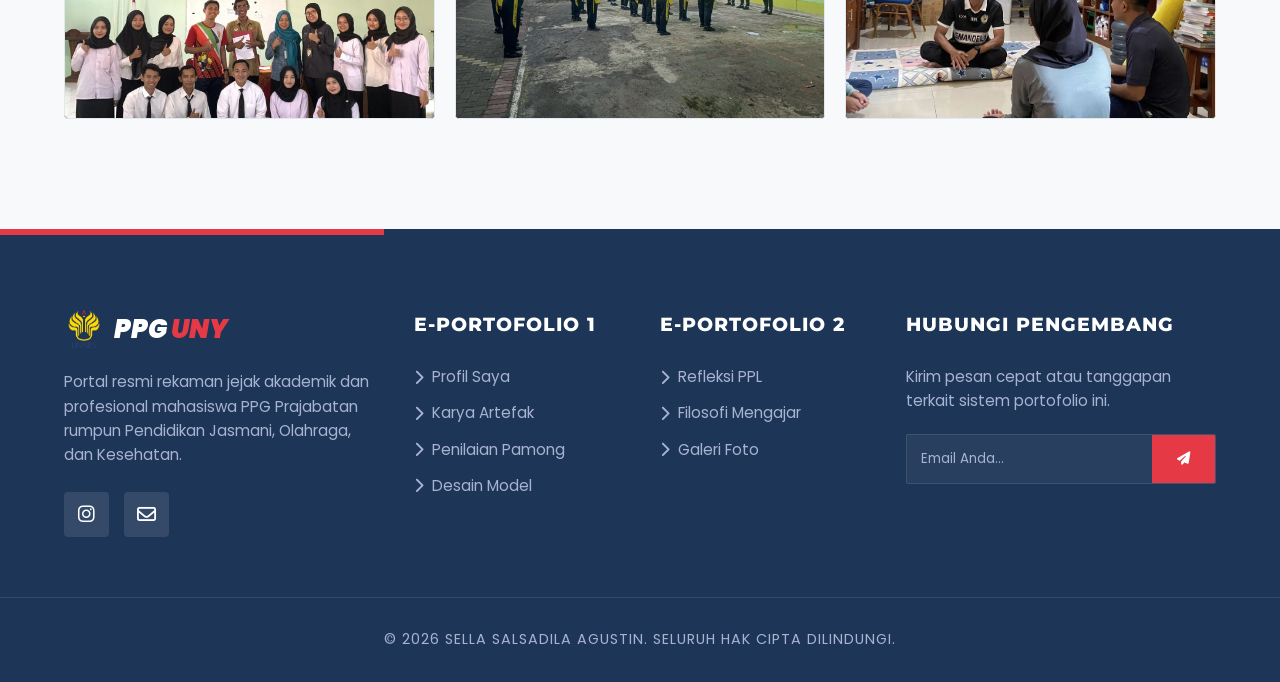
==== commit 004e0466: "updatefoto" ====
--- a/index.html
+++ b/index.html
@@ -172,24 +172,24 @@
           </div>
           <div class="bento-gallery">
             <div class="bento-item reveal">
-              <img src="https://images.unsplash.com/photo-1516321497487-e288fb19713f?auto=format&fit=crop&w=600&q=80" alt="Asesmen Digital" />
+              <img src="IMG/Penerjunan PPL Terbimbing.jpeg" alt="Penerjunan PPL Terbimbing" />
               <div class="bento-overlay">
-                <h4>Evaluasi Interaktif</h4>
-                <p>Pengisian E-LKPD pasca olahraga selesai.</p>
+                <h4>Penerjunan PPL Terbimbing</h4>
+                <p>Penerjunan PPL Terbimbing di SMPN 25 Semarang.</p>
               </div>
             </div>
             <div class="bento-item reveal">
-              <img src="https://images.unsplash.com/photo-1516321497487-e288fb19713f?auto=format&fit=crop&w=600&q=80" alt="Asesmen Digital" />
+              <img src="IMG/Praktik Mengajar.jpeg" alt="Praktik Mengajar" />
               <div class="bento-overlay">
-                <h4>Evaluasi Interaktif</h4>
-                <p>Pengisian E-LKPD pasca olahraga selesai.</p>
+                <h4>Praktik Mengajar</h4>
+                <p>Penyelenggaraan pembelajaran di lapangan.</p>
               </div>
             </div>
             <div class="bento-item reveal">
-              <img src="https://images.unsplash.com/photo-1516321497487-e288fb19713f?auto=format&fit=crop&w=600&q=80" alt="Asesmen Digital" />
+              <img src="IMG/Bimbingan Guru Pamong.jpeg" alt="Bimbingan Guru Pamong" />
               <div class="bento-overlay">
-                <h4>Evaluasi Interaktif</h4>
-                <p>Pengisian E-LKPD pasca olahraga selesai.</p>
+                <h4>Bimbingan Guru Pamong</h4>
+                <p>Interaksi dan bimbingan dengan guru pamong di sekolah.</p>
               </div>
             </div>
           </div>
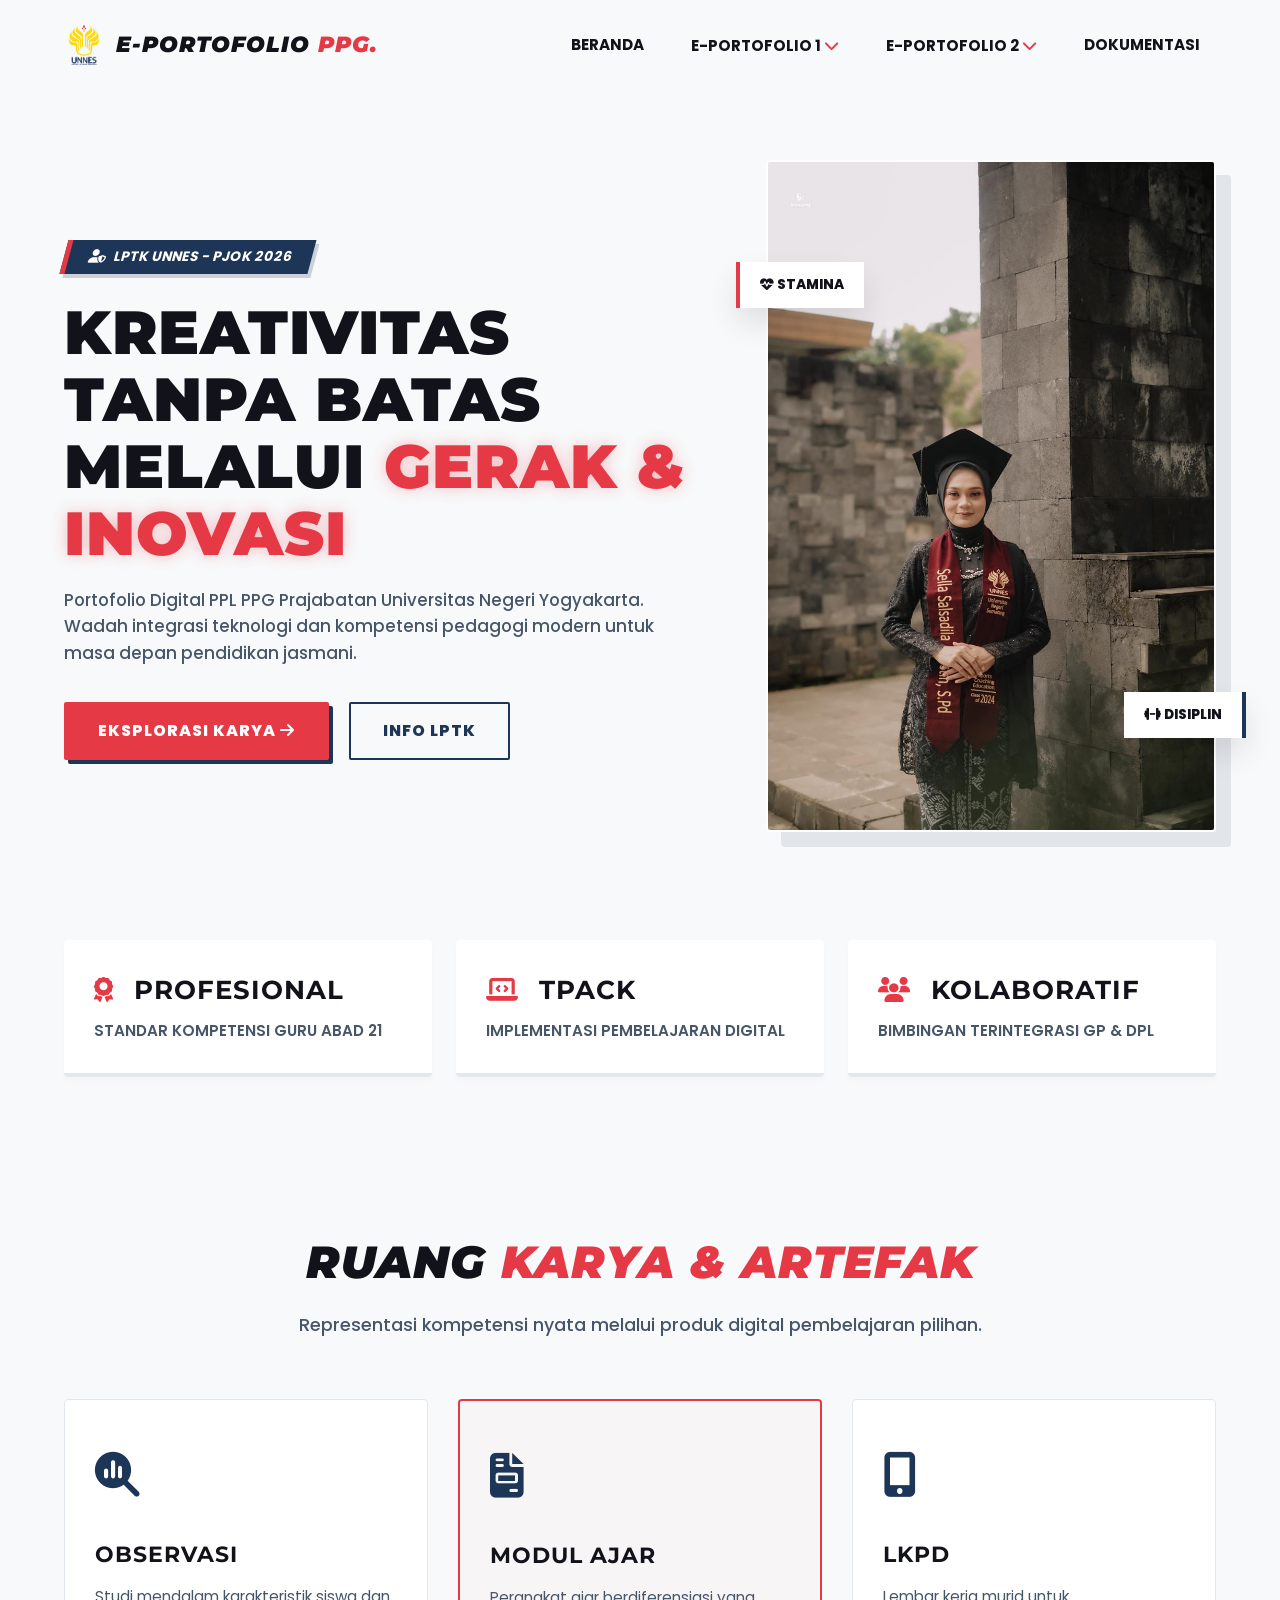
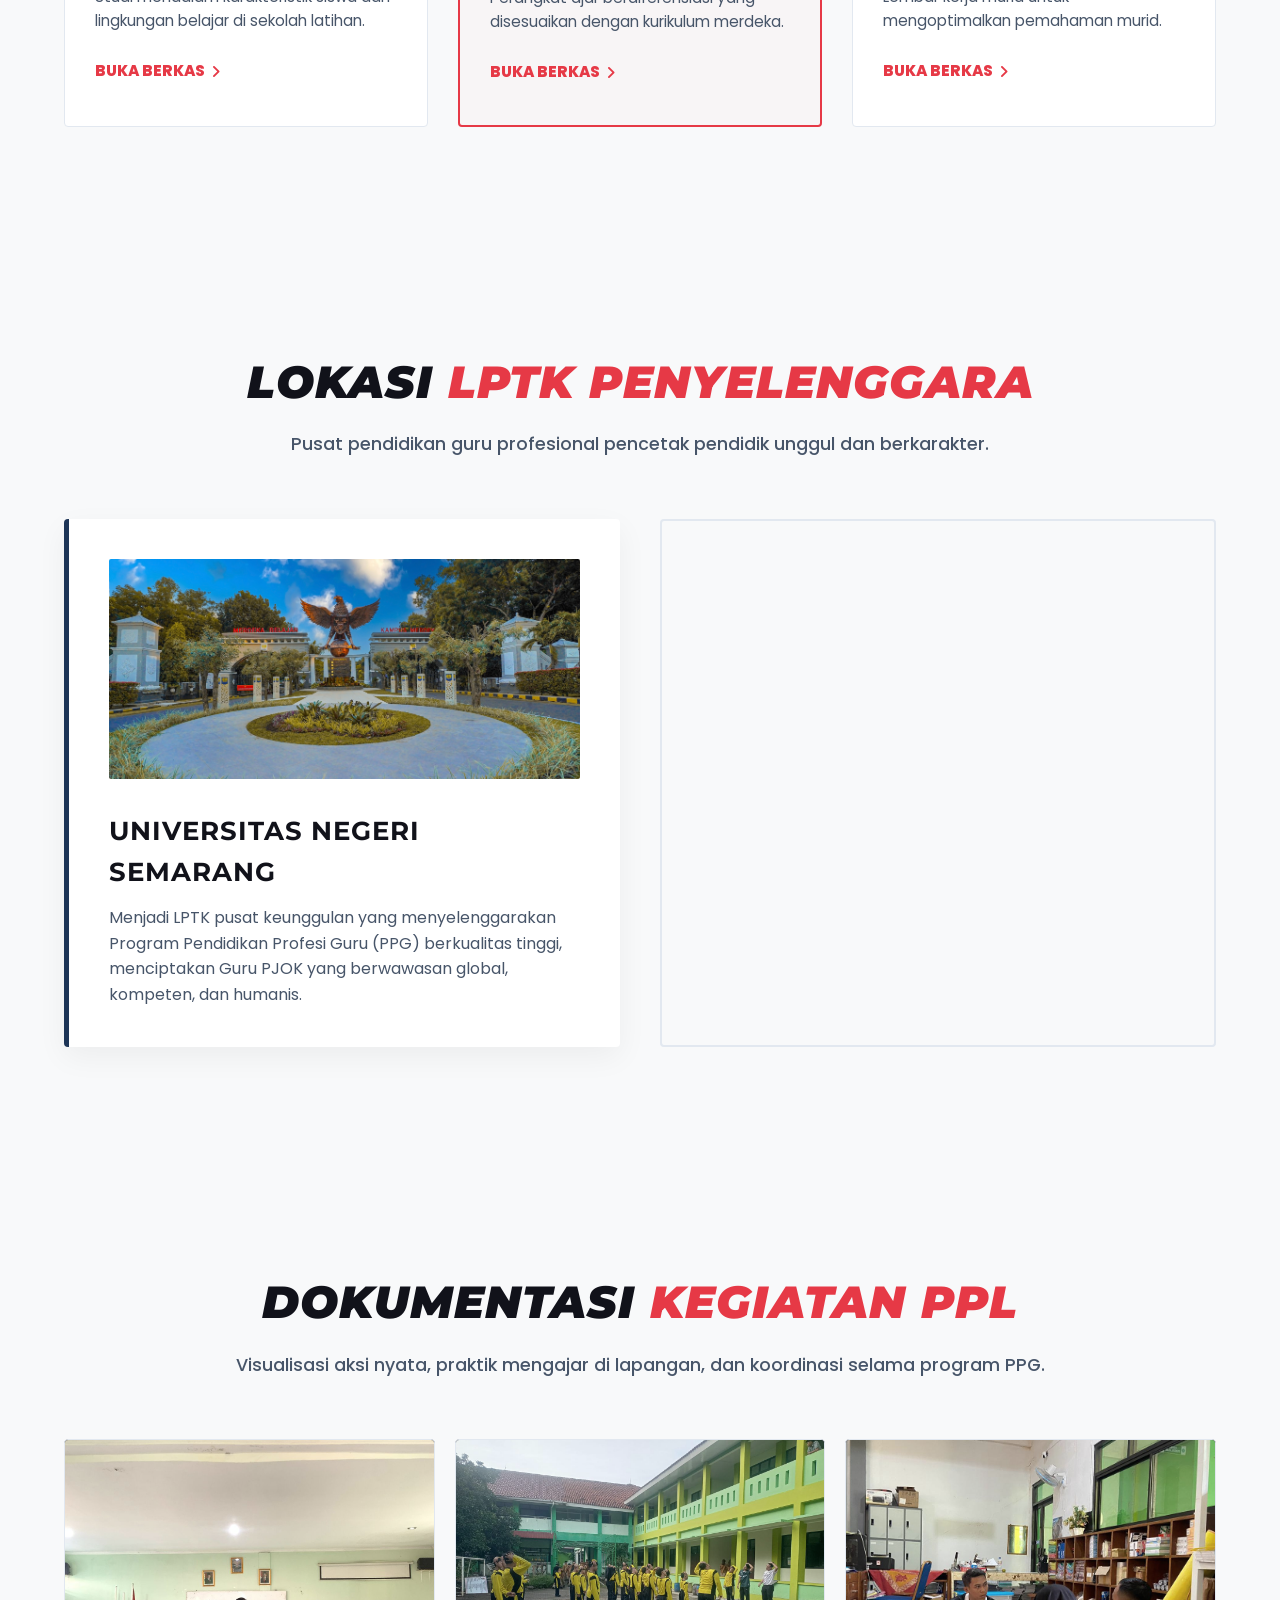
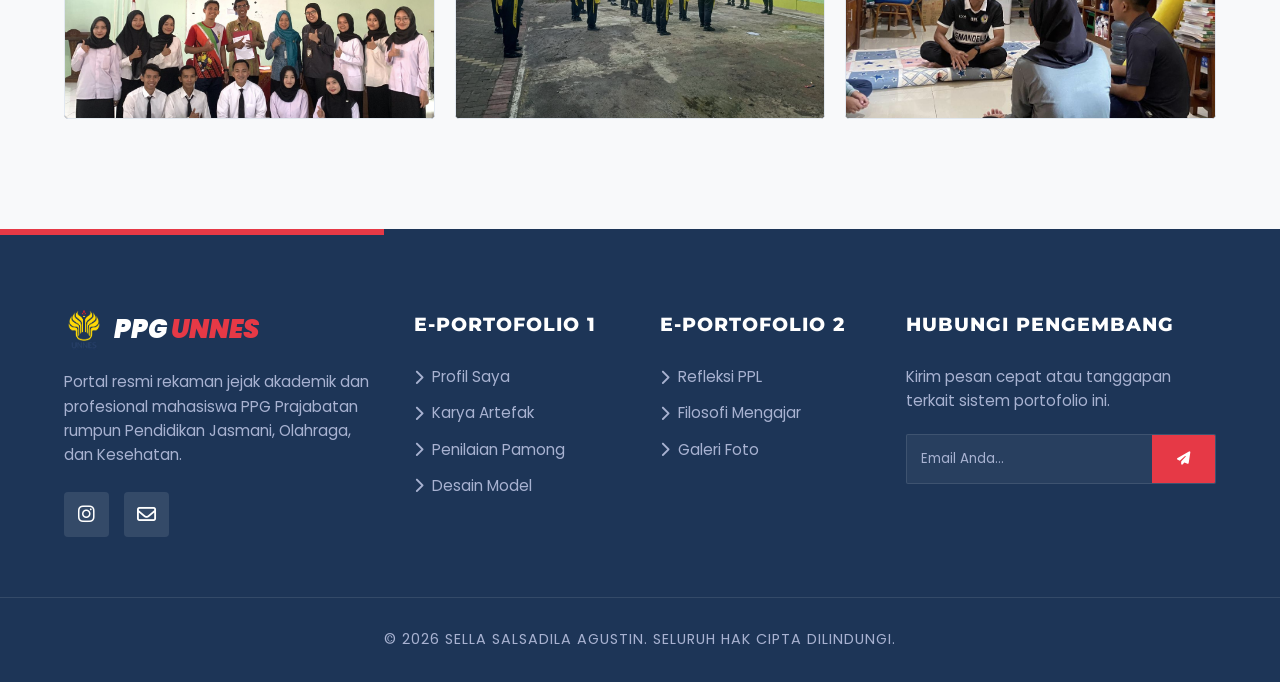
==== commit 8e411e23: "upfooter" ====
--- a/index.html
+++ b/index.html
@@ -201,8 +201,8 @@
       <div class="container footer-grid">
         <div class="footer-brand">
           <div class="logo">
-            <img src="logo.png" alt="UNY" class="univ-logo-img" />
-            <span>PPG <span class="text-accent">UNY</span></span>
+            <img src="logo.png" alt="UNNES" class="univ-logo-img" />
+            <span>PPG <span class="text-accent">UNNES</span></span>
           </div>
           <p class="brand-desc">Portal resmi rekaman jejak akademik dan profesional mahasiswa PPG Prajabatan rumpun Pendidikan Jasmani, Olahraga, dan Kesehatan.</p>
           <div class="social-box">
